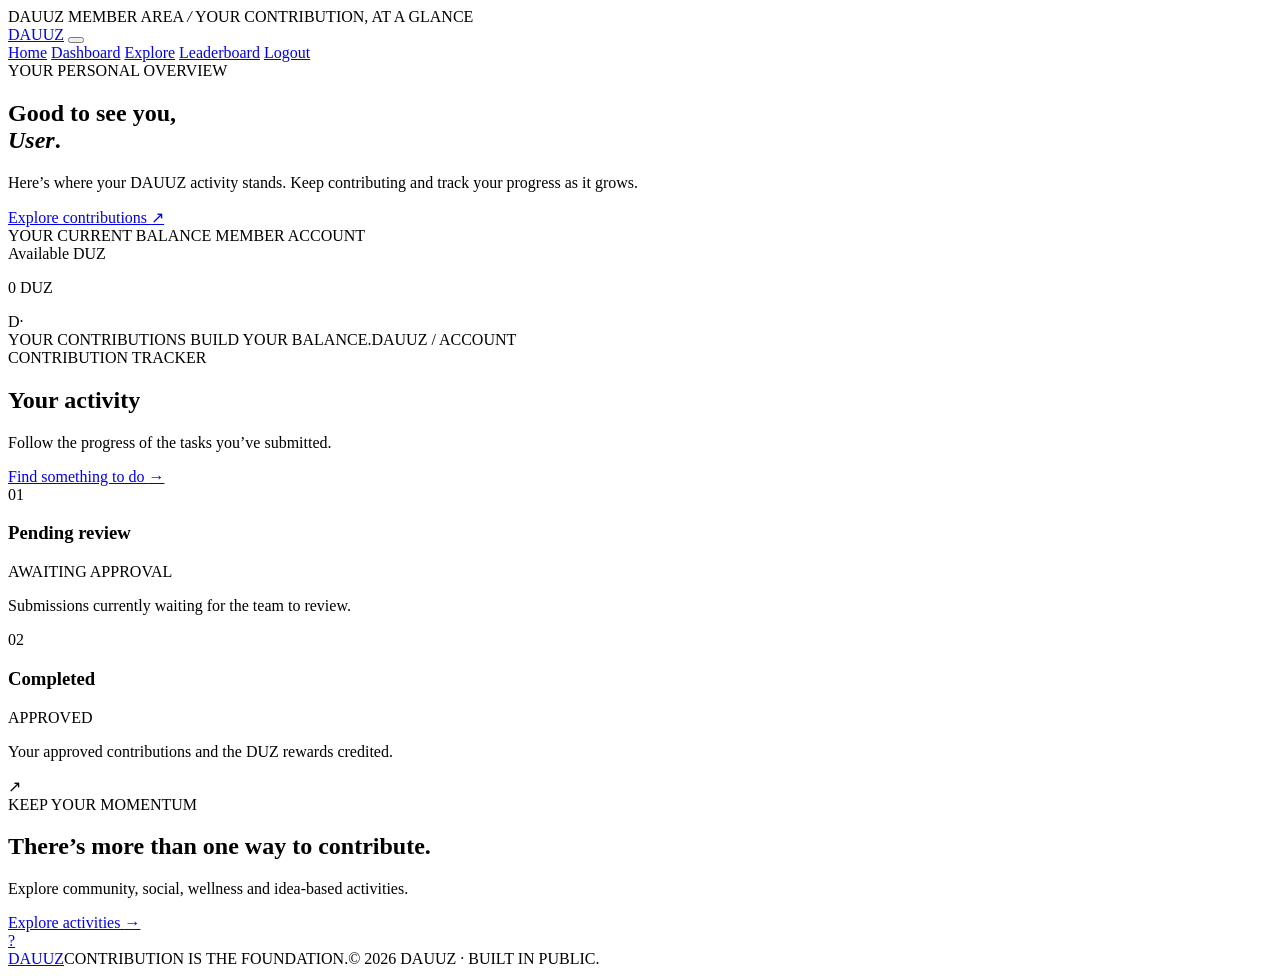
==== dashboard.html @ 49c43aae "Redesign DAUUZ member dashboard" ====
<!DOCTYPE html>
<html lang="en">
<head>
  <meta charset="UTF-8">
  <meta name="viewport" content="width=device-width, initial-scale=1.0">
  <meta name="theme-color" content="#101116">
  <title>Your Dashboard | DAUUZ</title>
  <link rel="preconnect" href="https://fonts.googleapis.com">
  <link rel="preconnect" href="https://fonts.gstatic.com" crossorigin>
  <link href="https://fonts.googleapis.com/css2?family=DM+Mono:wght@400;500&family=DM+Sans:wght@400;500;600;700&family=Manrope:wght@500;600;700;800&display=swap" rel="stylesheet">
  <link rel="stylesheet" href="styles/dashboard.css">
  <link rel="shortcut icon" href="icon.png" type="image/x-icon" sizes="156x156">
</head>
<body>
  <div class="announcement"><span></span> DAUUZ MEMBER AREA <i>/</i> YOUR CONTRIBUTION, AT A GLANCE</div>
  <header class="site-header">
    <a class="brand" href="index.html" aria-label="DAUUZ home"><img src="logo.png" alt="">DAUUZ</a>
    <button class="menu-btn" id="menu-btn" aria-label="Toggle navigation" aria-expanded="false"><span></span><span></span></button>
    <nav class="nav-links" id="nav-links">
      <a href="index.html">Home</a>
      <a class="active" href="dashboard.html">Dashboard</a>
      <a href="task.html">Explore</a>
      <a href="leaderboard.html">Leaderboard</a>
      <a class="nav-login" href="login.html" id="logout-btn">Logout</a>
    </nav>
  </header>

  <main class="dashboard">
    <section class="welcome-row">
      <div>
        <div class="eyebrow"><span></span> YOUR PERSONAL OVERVIEW</div>
        <h1>Good to see you,<br><em id="username-display">User</em>.</h1>
        <p>Here’s where your DAUUZ activity stands. Keep contributing and track your progress as it grows.</p>
      </div>
      <a class="explore-link" href="task.html">Explore contributions <span>↗</span></a>
    </section>

    <section class="balance-card" aria-label="DUZ balance">
      <div class="balance-top"><span class="balance-kicker">YOUR CURRENT BALANCE</span><span class="balance-status"><i></i> MEMBER ACCOUNT</span></div>
      <div class="balance-content">
        <div><div class="balance-label">Available DUZ</div><p id="balance">0 DUZ</p></div>
        <div class="balance-mark" aria-hidden="true">D<span>·</span></div>
      </div>
      <div class="balance-bottom"><span>YOUR CONTRIBUTIONS BUILD YOUR BALANCE.</span><span>DAUUZ / ACCOUNT</span></div>
    </section>

    <section class="activity-section">
      <div class="section-heading">
        <div><div class="eyebrow"><span></span> CONTRIBUTION TRACKER</div><h2>Your activity</h2><p>Follow the progress of the tasks you’ve submitted.</p></div>
        <a href="task.html" class="text-link">Find something to do <span>→</span></a>
      </div>
      <div class="activity-grid">
        <article class="activity-panel">
          <div class="panel-heading"><div><span class="panel-index">01</span><h3>Pending review</h3></div><span class="panel-state pending-state">AWAITING APPROVAL</span></div>
          <p class="panel-description">Submissions currently waiting for the team to review.</p>
          <ul id="pending-list" class="activity-list"></ul>
        </article>
        <article class="activity-panel">
          <div class="panel-heading"><div><span class="panel-index">02</span><h3>Completed</h3></div><span class="panel-state complete-state">APPROVED</span></div>
          <p class="panel-description">Your approved contributions and the DUZ rewards credited.</p>
          <ul id="completed-list" class="activity-list"></ul>
        </article>
      </div>
    </section>

    <section class="next-step">
      <div class="next-icon">↗</div>
      <div><span>KEEP YOUR MOMENTUM</span><h2>There’s more than one way to contribute.</h2><p>Explore community, social, wellness and idea-based activities.</p></div>
      <a href="task.html">Explore activities <b>→</b></a>
    </section>
  </main>

  <a href="how-it-works.html" class="floating-help-btn" title="How It Works" aria-label="How it works">?</a>
  <footer class="site-footer"><a class="footer-brand" href="index.html">DAUUZ</a><span>CONTRIBUTION IS THE FOUNDATION.</span><span>© 2026 DAUUZ · BUILT IN PUBLIC.</span></footer>

  <script>
    (() => {
      const btn = document.getElementById("menu-btn");
      const links = document.getElementById("nav-links");
      btn.addEventListener("click", () => {
        const open = btn.classList.toggle("active");
        links.classList.toggle("open", open);
        btn.setAttribute("aria-expanded", String(open));
      });
      links.querySelectorAll("a").forEach(link => link.addEventListener("click", () => {
        btn.classList.remove("active");
        links.classList.remove("open");
        btn.setAttribute("aria-expanded", "false");
      }));
    })();
  </script>
  <script src="https://unpkg.com/@supabase/supabase-js@2"></script>
  <script src="js/dashboard.js"></script>
</body>
</html>
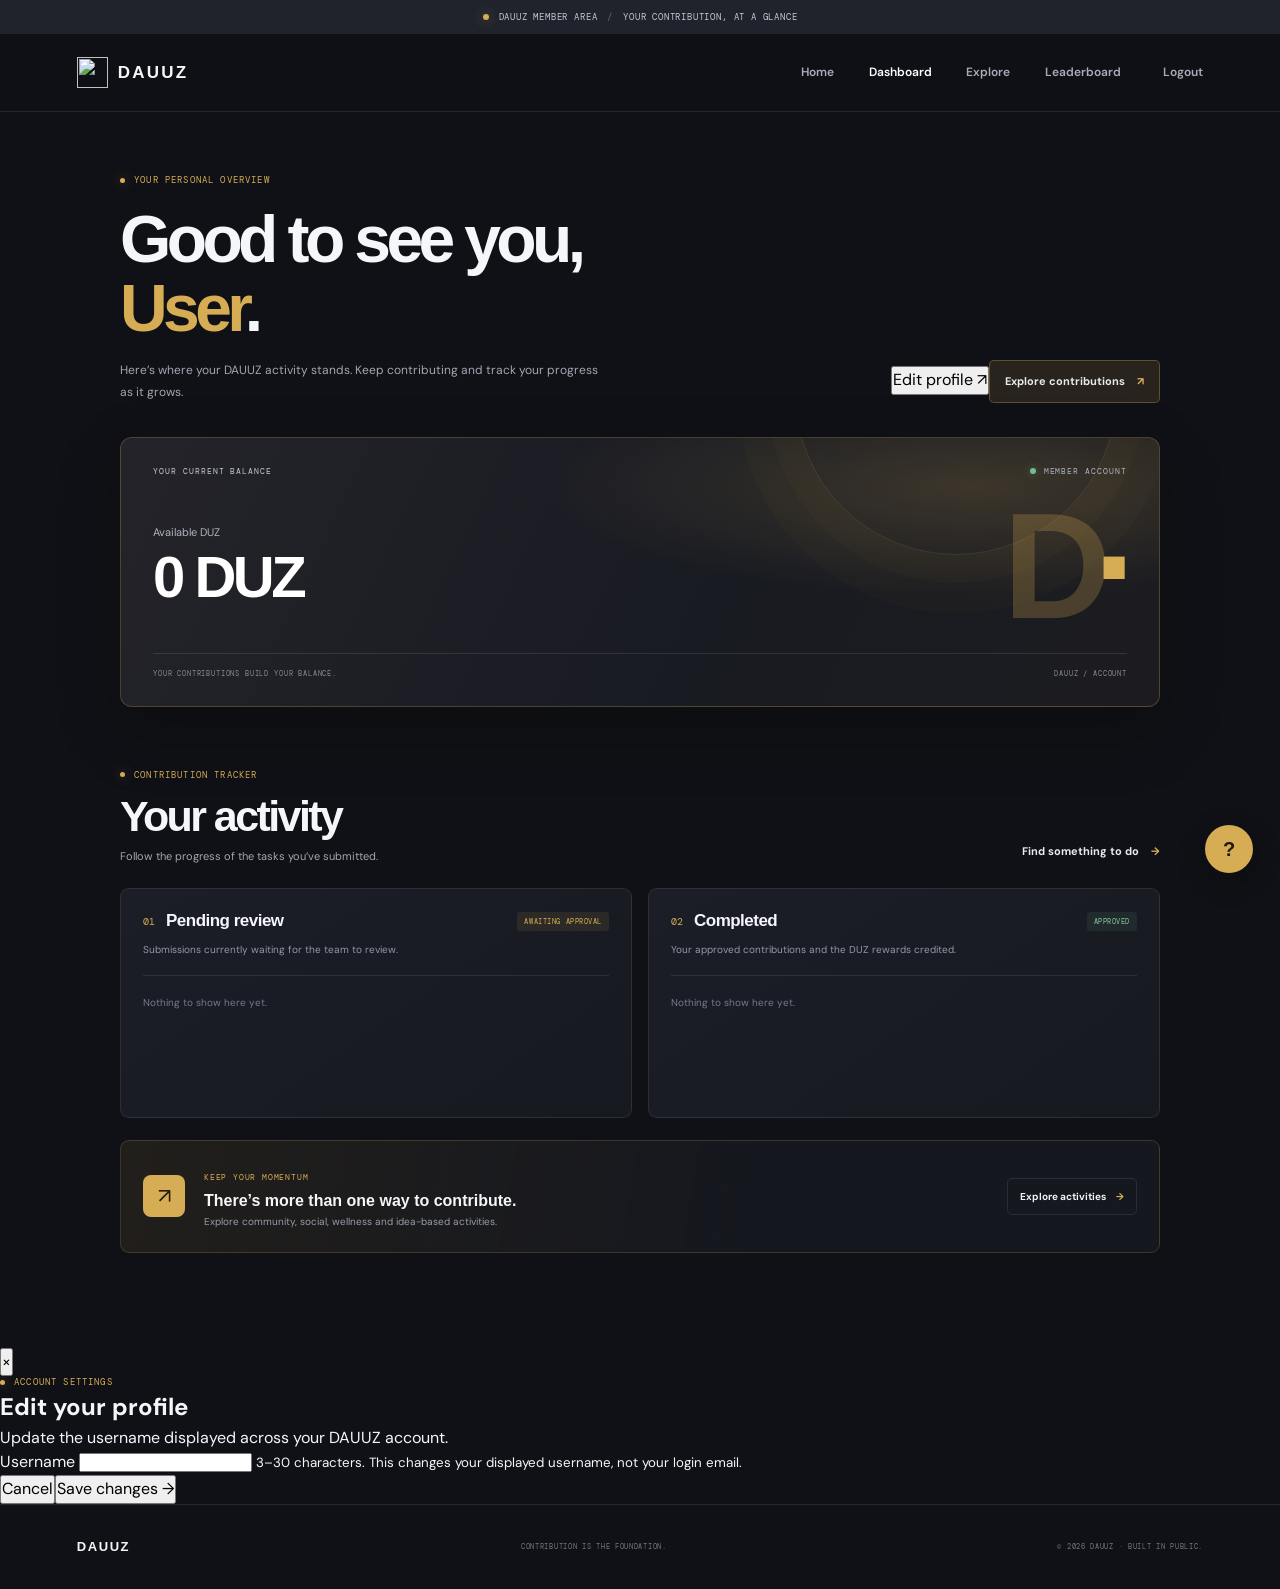
==== commit e9e609c1: "Add profile editing dialog to dashboard" ====
--- a/dashboard.html
+++ b/dashboard.html
@@ -32,7 +32,7 @@
         <h1>Good to see you,<br><em id="username-display">User</em>.</h1>
         <p>Here’s where your DAUUZ activity stands. Keep contributing and track your progress as it grows.</p>
       </div>
-      <a class="explore-link" href="task.html">Explore contributions <span>↗</span></a>
+      <div class="welcome-actions"><button class="profile-edit-trigger" id="edit-profile-btn" type="button">Edit profile <span>↗</span></button><a class="explore-link" href="task.html">Explore contributions <span>↗</span></a></div>
     </section>
 
     <section class="balance-card" aria-label="DUZ balance">
@@ -70,6 +70,23 @@
     </section>
   </main>
 
+  <div class="profile-modal" id="profile-modal" aria-hidden="true">
+    <div class="profile-modal-backdrop" data-close-profile></div>
+    <section class="profile-dialog" role="dialog" aria-modal="true" aria-labelledby="profile-dialog-title">
+      <button class="profile-close" type="button" data-close-profile aria-label="Close">×</button>
+      <div class="eyebrow"><span></span> ACCOUNT SETTINGS</div>
+      <h2 id="profile-dialog-title">Edit your profile</h2>
+      <p class="profile-modal-copy">Update the username displayed across your DAUUZ account.</p>
+      <form id="profile-form">
+        <label for="profile-username">Username</label>
+        <input id="profile-username" name="username" type="text" maxlength="30" minlength="3" autocomplete="username" required>
+        <small>3–30 characters. This changes your displayed username, not your login email.</small>
+        <p class="profile-message" id="profile-message" role="status" aria-live="polite"></p>
+        <div class="profile-form-actions"><button type="button" class="profile-cancel" data-close-profile>Cancel</button><button type="submit" class="profile-save" id="profile-save-btn">Save changes <span>→</span></button></div>
+      </form>
+    </section>
+  </div>
+
   <a href="how-it-works.html" class="floating-help-btn" title="How It Works" aria-label="How it works">?</a>
   <footer class="site-footer"><a class="footer-brand" href="index.html">DAUUZ</a><span>CONTRIBUTION IS THE FOUNDATION.</span><span>© 2026 DAUUZ · BUILT IN PUBLIC.</span></footer>
 
--- a/styles/dashboard.css
+++ b/styles/dashboard.css
@@ -0,0 +1,109 @@
+:root{
+  --bg:#101116;--surface:#181b23;--surface2:#20232d;--ink:#f5f6fa;--muted:#a2a6b3;--dim:#747b89;
+  --line:rgba(255,255,255,.09);--accent:#d6ad55;--accent-soft:rgba(214,173,85,.12);
+  --mono:'DM Mono',monospace;--sans:'DM Sans',sans-serif;--display:'Manrope',sans-serif
+}
+*{box-sizing:border-box;margin:0;padding:0}
+html{scroll-behavior:smooth}
+body{min-height:100vh;background:var(--bg);color:var(--ink);font-family:var(--sans);line-height:1.55;overflow-x:hidden}
+a{color:inherit;text-decoration:none}
+button{font:inherit;cursor:pointer}
+.announcement{min-height:34px;padding:7px 20px;display:flex;align-items:center;justify-content:center;gap:10px;background:#20232c;color:#c4c8d2;font:9px var(--mono);letter-spacing:.09em;text-transform:uppercase}
+.announcement span,.eyebrow>span{width:6px;height:6px;border-radius:50%;background:var(--accent);box-shadow:0 0 12px rgba(214,173,85,.5)}
+.announcement i{color:#606573;font-style:normal}
+.site-header{height:78px;padding:0 clamp(22px,6vw,94px);display:flex;align-items:center;justify-content:space-between;position:sticky;top:0;z-index:30;background:rgba(16,17,22,.95);border-bottom:1px solid var(--line);backdrop-filter:blur(18px)}
+.brand{display:inline-flex;align-items:center;gap:10px;font:800 17px var(--display);letter-spacing:.13em}
+.brand img{width:31px;height:31px;object-fit:contain}
+.nav-links{display:flex;align-items:center;gap:clamp(18px,2.7vw,38px)}
+.nav-links a{color:#a8adbb;font-size:12px;font-weight:600;transition:color .2s}
+.nav-links a:hover,.nav-links a.active{color:#fff}
+.nav-links .nav-login{margin-left:8px}
+.menu-btn{display:none}
+.dashboard{max-width:1180px;margin:0 auto;padding:62px clamp(22px,6vw,70px) 95px}
+.welcome-row{display:flex;align-items:end;justify-content:space-between;gap:30px;margin-bottom:34px}
+.eyebrow{display:flex;align-items:center;gap:9px;color:var(--accent);font:9px var(--mono);letter-spacing:.13em;text-transform:uppercase}
+.eyebrow>span{width:5px;height:5px}
+.welcome-row h1{margin-top:19px;font:800 clamp(42px,5.2vw,66px)/1.05 var(--display);letter-spacing:-.07em}
+.welcome-row h1 em{color:var(--accent);font-style:normal}
+.welcome-row p{max-width:480px;margin-top:15px;color:var(--muted);font-size:12px;line-height:1.85}
+.explore-link,.text-link{display:inline-flex;align-items:center;gap:12px;color:#e8eaf0;font-size:11px;font-weight:700;white-space:nowrap}
+.explore-link{padding:12px 15px;border:1px solid rgba(214,173,85,.32);border-radius:5px;background:var(--accent-soft)}
+.explore-link span,.text-link span{color:var(--accent)}
+.balance-card{position:relative;overflow:hidden;min-height:245px;padding:28px 32px;border:1px solid rgba(214,173,85,.25);border-radius:12px;background:radial-gradient(ellipse at 82% 18%,rgba(214,173,85,.18),transparent 35%),linear-gradient(115deg,#24232a 0%,#191b22 58%,#1c1c20 100%);box-shadow:0 24px 65px rgba(0,0,0,.23)}
+.balance-card:after{content:"";position:absolute;width:320px;height:320px;right:4%;top:-205px;border:1px solid rgba(214,173,85,.15);border-radius:50%;box-shadow:0 0 0 28px rgba(214,173,85,.025),0 0 0 58px rgba(214,173,85,.02);pointer-events:none}
+.balance-top,.balance-bottom{display:flex;align-items:center;justify-content:space-between;gap:15px}
+.balance-kicker,.balance-status,.balance-bottom{font:8px var(--mono);letter-spacing:.12em}
+.balance-kicker{color:#c7c9d1}
+.balance-status{display:flex;align-items:center;gap:8px;color:#aeb4c1}
+.balance-status i{width:6px;height:6px;border-radius:50%;background:#78bb91;box-shadow:0 0 9px rgba(120,187,145,.5)}
+.balance-content{position:relative;z-index:1;display:flex;align-items:center;justify-content:space-between;margin:30px 0 27px}
+.balance-label{color:#aeb4c1;font-size:11px}
+.balance-content p{margin-top:4px;color:#fff;font:800 clamp(38px,5.5vw,58px)/1.1 var(--display);letter-spacing:-.06em}
+.balance-mark{padding-right:10px;color:rgba(214,173,85,.25);font:800 clamp(90px,13vw,150px)/.8 var(--display);letter-spacing:-.12em;user-select:none}
+.balance-mark span{color:var(--accent)}
+.balance-bottom{padding-top:15px;border-top:1px solid rgba(255,255,255,.1);color:#858b98;font-size:7px}
+.activity-section{margin-top:62px}
+.section-heading{display:flex;align-items:end;justify-content:space-between;gap:20px;margin-bottom:23px}
+.section-heading h2{margin-top:12px;font:800 clamp(32px,4vw,43px)/1.1 var(--display);letter-spacing:-.06em}
+.section-heading p{margin-top:8px;color:var(--muted);font-size:11px}
+.text-link{padding-bottom:5px}
+.activity-grid{display:grid;grid-template-columns:repeat(2,minmax(0,1fr));gap:16px}
+.activity-panel{min-height:230px;padding:22px;border:1px solid var(--line);border-radius:9px;background:linear-gradient(145deg,#1b1e27,#171920)}
+.panel-heading{display:flex;align-items:center;justify-content:space-between;gap:12px}
+.panel-heading>div{display:flex;align-items:center;gap:11px}
+.panel-index{color:var(--accent);font:10px var(--mono)}
+.panel-heading h3{font:700 17px var(--display);letter-spacing:-.03em}
+.panel-state{padding:5px 7px;border-radius:3px;font:7px var(--mono);letter-spacing:.08em}
+.pending-state{background:rgba(214,173,85,.1);color:var(--accent)}
+.complete-state{background:rgba(105,177,133,.1);color:#85c99e}
+.panel-description{margin:10px 0 17px;color:#9299a7;font-size:10px;line-height:1.7}
+.activity-list{list-style:none;min-height:85px}
+.activity-list li{padding:12px 0;border-top:1px solid var(--line);color:#dfe2e9;font-size:11px;line-height:1.6;overflow-wrap:anywhere}
+.activity-list:empty:after{content:"Nothing to show here yet.";display:block;padding:19px 0;border-top:1px solid var(--line);color:#737b89;font-size:10px}
+.next-step{display:flex;align-items:center;gap:19px;margin-top:22px;padding:22px;border:1px solid rgba(214,173,85,.2);border-radius:9px;background:linear-gradient(100deg,rgba(214,173,85,.09),rgba(24,27,35,.7) 60%)}
+.next-icon{width:42px;height:42px;flex:0 0 42px;display:grid;place-items:center;border-radius:8px;background:var(--accent);color:#21190b;font-size:21px}
+.next-step>div:nth-child(2){flex:1}
+.next-step>div:nth-child(2)>span{color:var(--accent);font:8px var(--mono);letter-spacing:.1em}
+.next-step h2{margin-top:4px;font:700 16px var(--display)}
+.next-step p{margin-top:4px;color:#969dab;font-size:10px}
+.next-step>a{padding:10px 12px;border:1px solid var(--line);border-radius:5px;color:#f1f2f5;font-size:10px;font-weight:700;white-space:nowrap}
+.next-step>a b{margin-left:8px;color:var(--accent)}
+.floating-help-btn{position:fixed;right:27px;bottom:27px;z-index:25;width:48px;height:48px;display:grid;place-items:center;border:1px solid rgba(214,173,85,.35);border-radius:50%;background:var(--accent);color:#21190b;font:800 20px var(--display);box-shadow:0 8px 28px rgba(0,0,0,.3);transition:transform .2s}
+.floating-help-btn:hover{transform:translateY(-3px)}
+.site-footer{min-height:85px;padding:22px clamp(22px,6vw,94px);display:flex;align-items:center;justify-content:space-between;gap:20px;border-top:1px solid var(--line)}
+.footer-brand{font:800 13px var(--display);letter-spacing:.12em}
+.site-footer>span{color:#727886;font:7px var(--mono);letter-spacing:.1em}
+@media(max-width:760px){
+ .site-header{padding:0 22px}
+ .menu-btn{display:flex;flex-direction:column;gap:6px;padding:10px;border:0;background:transparent}
+ .menu-btn span{width:22px;height:2px;border-radius:2px;background:#f3f4f8;transition:transform .2s}
+ .menu-btn.active span:first-child{transform:translateY(4px) rotate(45deg)}
+ .menu-btn.active span:last-child{transform:translateY(-4px) rotate(-45deg)}
+ .nav-links{display:none;position:absolute;top:77px;left:0;right:0;padding:15px 22px 22px;flex-direction:column;align-items:stretch;gap:0;border-bottom:1px solid var(--line);background:#171920}
+ .nav-links.open{display:flex}
+ .nav-links a{padding:13px 0;border-bottom:1px solid var(--line)}
+ .nav-links .nav-login{margin-left:0}
+ .dashboard{padding:45px 22px 75px}
+ .welcome-row{align-items:flex-start;flex-direction:column}
+ .activity-section{margin-top:47px}
+ .activity-grid{grid-template-columns:1fr}
+ .next-step{align-items:flex-start;flex-wrap:wrap}
+ .next-step>div:nth-child(2){min-width:calc(100% - 65px)}
+ .next-step>a{margin-left:61px}
+ .site-footer{flex-wrap:wrap}
+}
+@media(max-width:480px){
+ .announcement{flex-wrap:wrap;gap:5px 8px;font-size:7px}
+ .welcome-row h1{font-size:47px}
+ .balance-card{min-height:215px;padding:22px 19px}
+ .balance-mark{font-size:90px}
+ .balance-status{font-size:6px}
+ .balance-bottom{font-size:6px}
+ .section-heading{align-items:flex-start;flex-direction:column}
+ .activity-panel{padding:18px}
+ .panel-heading{align-items:flex-start;flex-direction:column}
+ .site-footer>span:first-of-type{display:none}
+ .site-footer>span:last-child{margin-left:0}
+ .floating-help-btn{right:17px;bottom:17px}
+}
+@media(prefers-reduced-motion:reduce){html{scroll-behavior:auto}*,*::before,*::after{transition-duration:.01ms!important;animation-duration:.01ms!important}}
